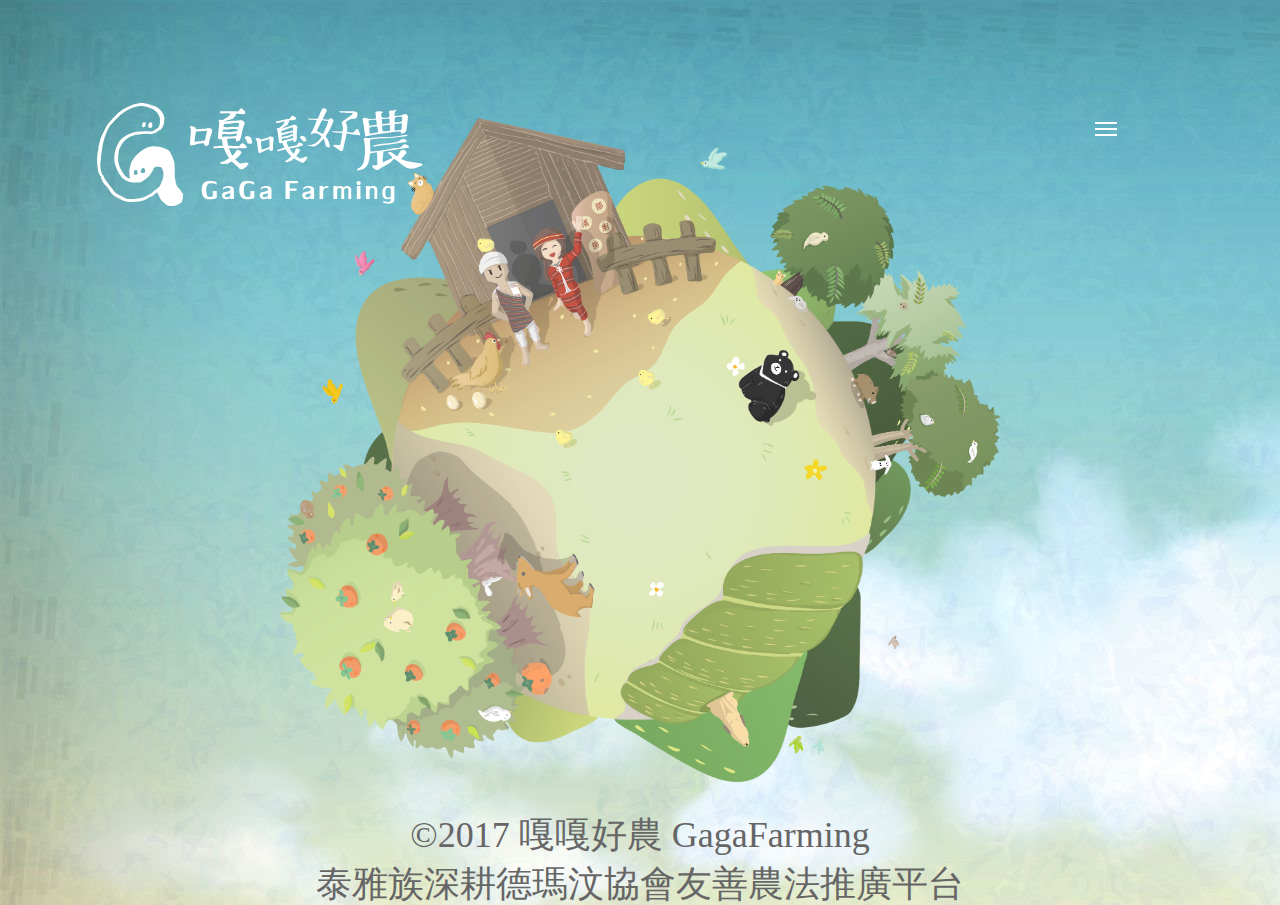
==== mobile/index.html @ 924ab94c "add mobile version home page" ====
<!--DOCTYPE html-->
<html>

	<head>
	    <meta charset="utf-8">
	    <meta name="googlebot" content="noarchive">
	    <meta name="keywords" content="嘎嘎好農,gagafarming,gaga,泰雅族,達觀部落,臺中科大,推廣設計,友善農法,深耕德瑪汶協會">
    	<title>嘎嘎好農 GaGaFarming | 泰雅族德瑪汶協會友善農法推廣</title>
	    <link rel="icon" href="favicon.ico" type="image/x-icon" />
	    <link href="../css/mobile.css" rel="stylesheet" charset="utf-8" />
	    <link href="../css/bootstrap.css" rel="stylesheet" charset="utf-8" />
	    <!-- justfont字體導入 -->
	    <link href='//fonts.googleapis.com/css?family=Asap:400' rel='stylesheet' type='text/css'>
	</head>

	<body>
		<div id="main">
			<!-- *****************************************************
	    	navbar
			***************************************************** -->
	        <div class="menubar">
        		<div class="logo">
	                <a href="index.html">
	                	<img class="img-responsive" src="../img/logo.svg" alt="logo">
	                </a>
            	</div>
        		<div class="menu menu_toggle">
        			<!-- <a class="menu_toggle" href="#"> -->
        				<img class="img-responsive" src="../img/menu.svg" alt="menu">
        			<!-- </a> -->
				</div>
            </div>
            <div id="section1">
            	<a href="#">
	            	<div></div>
            	</a>
            </div>
            <div class="footer">
	        	<h6>©2017 嘎嘎好農 GagaFarming</h6>
	        	<h6>泰雅族深耕德瑪汶協會友善農法推廣平台</h6>
	        </div>
		</div>
		<div id="menu_area">
			<ul>
				<li>
					<h5>首頁</h5>
					<h6>Home</h6>
				</li>
				<li>
					<h5>關於嘎嘎好農</h5>
					<h6>About Us</h6>	
				</li>
				<li>
					<h5>關於深耕德瑪汶</h5>
					<h6>Our Partner</h6>
				</li>
				<li>
					<h5>泰雅特色香料</h5>
					<h6>Tayal Spices</h6>
				</li>
				<li>
					<h5>友善農法</h5>
					<h6>Friendly Farming</h6>
				</li>
				<li>
					<h5>醜蔬果宣導</h5>
					<h6>Ugly Fruit</h6>
				</li>
				<li>
					<h5>德瑪汶日記</h5>
					<h6>Blog</h6>
				</li>
				<li>
					<h5>電腦版</h5>
					<h6>Back PC Version</h6>
				</li>
			</ul>
			<!-- *****************************************************
	    	link
	    	聯絡我們
			***************************************************** -->
			<div class="link">
				<div class="link_btn">
					<a class="link_btn_hover" href="http://facebook.com/gagafarming" target="_blank">
						<img class="img-responsive" src="../img/mobile/icon_m_fb.svg" alt="facebook">
					</a>
					<a class="link_btn_hover" href="https://www.behance.net/gallery/51323755/Gaga-Farming-" target="_blank">
						<img class="img-responsive" src="../img/mobile/icon_m_be.svg" alt="behance">
					</a>
					<a class="link_btn_hover" href="http://github.com/FaySie/006_design_GagaAnimate"  target="_blank">
						<img class="img-responsive" src="../img/mobile/icon_m_git.svg" alt="github">
					</a>	
				</div>
			</div>
		</div>
		<!-- *****************************************************
	    script
		***************************************************** -->
	    <script src="https://code.jquery.com/jquery-3.1.1.min.js"></script>
	    <!-- <script src="js/script.js"></script> -->
	    <script src="../js/bootstrap.js"></script>
	    <script src="../js/mobile.js"></script>

		<!-- justfont字體導入 -->
	    <script type="text/javascript">
	    	var _jf = _jf || [];_jf.push(['p','48983']);_jf.push(['_setFont','wt011','css','.wt011']);_jf.push(['_setFont','wt011','alias','wt011']);_jf.push(['_setFont','wt011','english','Asap']);_jf.push(['_setFont','wt011','weight',400]);(function(f,q,c,h,e,i,r,d){var k=f._jf;if(k.constructor===Object){return}var l,t=q.getElementsByTagName("html")[0],a=function(u){for(var v in k){if(k[v][0]==u){if(false===k[v][1].call(k)){break}}}},j=/\S+/g,o=/[\t\r\n\f]/g,b=/^[\s\uFEFF\xA0]+|[\s\uFEFF\xA0]+$/g,g="".trim,s=g&&!g.call("\uFEFF\xA0")?function(u){return u==null?"":g.call(u)}:function(u){return u==null?"":(u+"").replace(b,"")},m=function(y){var w,z,v,u,x=typeof y==="string"&&y;if(x){w=(y||"").match(j)||[];z=t[c]?(" "+t[c]+" ").replace(o," "):" ";if(z){u=0;while((v=w[u++])){if(z.indexOf(" "+v+" ")<0){z+=v+" "}}t[c]=s(z)}}},p=function(y){var w,z,v,u,x=arguments.length===0||typeof y==="string"&&y;if(x){w=(y||"").match(j)||[];z=t[c]?(" "+t[c]+" ").replace(o," "):"";if(z){u=0;while((v=w[u++])){while(z.indexOf(" "+v+" ")>=0){z=z.replace(" "+v+" "," ")}}t[c]=y?s(z):""}}},n;k.push(["_eventActived",function(){p(h);m(e)}]);k.push(["_eventInactived",function(){p(h);m(i)}]);k.addScript=n=function(u,A,w,C,E,B){E=E||function(){};B=B||function(){};var x=q.createElement("script"),z=q.getElementsByTagName("script")[0],v,y=false,D=function(){x.src="";x.onerror=x.onload=x.onreadystatechange=null;x.parentNode.removeChild(x);x=null;a("_eventInactived");B()};if(C){v=setTimeout(function(){D()},C)}x.type=A||"text/javascript";x.async=w;x.onload=x.onreadystatechange=function(G,F){if(!y&&(!x.readyState||/loaded|complete/.test(x.readyState))){y=true;if(C){clearTimeout(v)}x.src="";x.onerror=x.onload=x.onreadystatechange=null;x.parentNode.removeChild(x);x=null;if(!F){setTimeout(function(){E()},200)}}};x.onerror=function(H,G,F){if(C){clearTimeout(v)}D();return true};x.src=u;z.parentNode.insertBefore(x,z)};a("_eventPreload");m(h);n(r,"text/javascript",false,3000)})(this,this.document,"className","jf-loading","jf-active","jf-inactive","//ds.justfont.com/js/stable/v/5.0.3/id/208981583575");
	    </script>
	</body>

</html>
---- css/mobile.css ----
/**************************************************
*
*   web color
*
*   white       : #fff
*   lightyellow : #FFFDE5
*   orange		: #FBB11D
*   green		: #BFC23D
*   red			: #E77876
*	brown		: #B8A880
*   dark brown  : #8e6828
*   blue		: #B0DEDB
*   dark gray   : #333
*
**************************************************/

/*
basic
*/

* {
	font-family: "wt011";
	font-weight: "400";
}

body {
	background: lightblue url(../img/bg.jpg);
}

#main {
	height: 100%;
	padding: 0;
}

body h4 {
	font-size: 48px;
}

body h5 {
	font-size: 42px;
}

body h6 {
	font-size: 36px;
}

/*******************************************************************
-------------------------------施工中-------------------------------
********************************************************************/

.bug {
	text-align: center;
	width: 100vw;
	height: 100vw;
}

.bug img {
	width: 50%;
}

/*******************************************************************
-------------------------------navbar-------------------------------
********************************************************************/

.menubar {
	z-index: 1;
	width: 100%;
	height: 6%;
	margin-top: 8%;
	margin-left: 7%;
	position: fixed;
	left: 0;
}

.logo,
.menu {
	display: inline-block;
	width: 42vw;
}

.menu {
	text-align: right;
	position: absolute;
	top: 50%;
	transform: translate(0,-50%);
}

.menu img {
	height: 40%;
	position: relative;
	right: -87%;
}

/*******************************************************************
------------------------------section1------------------------------
********************************************************************/

#section1 {
	width: 100%;
    height: 80%;
    position: relative;
    top: 10%;
}

#section1 div {
	width: 100%;
	height: 100%;
	background: url(../img/mobile/circle_m.png) center no-repeat;
	background-size: contain;
	animation-name: circle;
	animation-direction: alternate;
	animation-duration: 2s;
	animation-timing-function: linear;
	animation-iteration-count: infinite;
}

/*******************************************************************
------------------------------menu_area-----------------------------
********************************************************************/

#menu_area {
	display: none;
	position: absolute;
	left: 100%;
	top: 0;
	width: 50%;
	height: auto;
	background-color: #eee;
}

#menu_area h6 {
	color: #b48563;
}

#menu_area ul {
	padding-top: 15.5vh;
	padding-left: 17%;
	list-style-type: none;
}

#menu_area li {
	margin-bottom: 2.6vh;
}

.link {
	margin-top: 10vh;
}

.link_btn {
	margin-left: 16%;
	padding-bottom: 6vh;
}

.link_btn img {
	display: inline-block;
	width: 25%;
	margin-right: 7.5px;
}

/*******************************************************************
-------------------------------footer-------------------------------
********************************************************************/

.footer {
	color: #666;
	text-align: center;
	width: 100%;
	height: 6%;
	position: absolute;
	bottom: 4.5%;
}

/*******************************************************************
-------------------------------animate------------------------------
********************************************************************/

@keyframes circle {
	from {
		transform: translateY(0);
	}
	to {
		transform: translateY(5%);
	}
}

@keyframes menu {
	from {
		left: 100%;
	}
	to {
		left: 50%;
	}
}

#menu_area.menu_animate {
	display: block;
	left: 50%;
	animation-name: menu;
	animation-duration: .5s;
	animation-timing-function: linear;
}
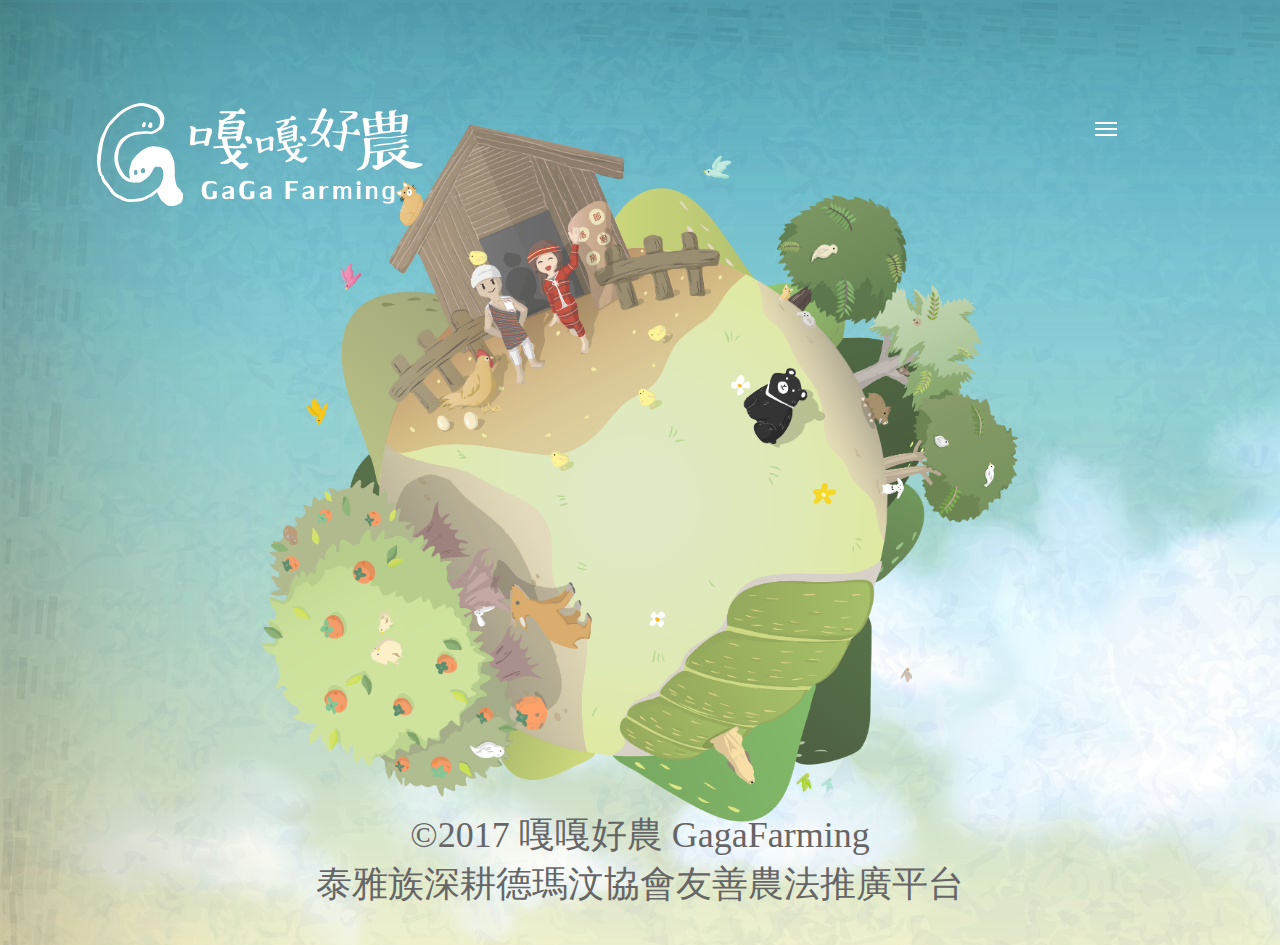
==== commit c1a2e134: "fix mobile flaticon link" ====
--- a/mobile/index.html
+++ b/mobile/index.html
@@ -6,7 +6,7 @@
 	    <meta name="googlebot" content="noarchive">
 	    <meta name="keywords" content="嘎嘎好農,gagafarming,gaga,泰雅族,達觀部落,臺中科大,推廣設計,友善農法,深耕德瑪汶協會">
     	<title>嘎嘎好農 GaGaFarming | 泰雅族德瑪汶協會友善農法推廣</title>
-	    <link rel="icon" href="favicon.ico" type="image/x-icon" />
+	    <link rel="icon" href="../favicon.ico" type="image/x-icon" />
 	    <link href="../css/mobile.css" rel="stylesheet" charset="utf-8" />
 	    <link href="../css/bootstrap.css" rel="stylesheet" charset="utf-8" />
 	    <!-- justfont字體導入 -->
@@ -14,7 +14,7 @@
 	</head>
 
 	<body>
-		<div id="main">
+		<div class="main">
 			<!-- *****************************************************
 	    	navbar
 			***************************************************** -->
@@ -25,9 +25,7 @@
 	                </a>
             	</div>
         		<div class="menu menu_toggle">
-        			<!-- <a class="menu_toggle" href="#"> -->
-        				<img class="img-responsive" src="../img/menu.svg" alt="menu">
-        			<!-- </a> -->
+        			<img class="img-responsive" src="../img/menu.svg" alt="menu">
 				</div>
             </div>
             <div id="section1">
@@ -40,39 +38,71 @@
 	        	<h6>泰雅族深耕德瑪汶協會友善農法推廣平台</h6>
 	        </div>
 		</div>
-		<div id="menu_area">
+		<div class="menu_area">
 			<ul>
 				<li>
-					<h5>首頁</h5>
-					<h6>Home</h6>
+					<a href="#">
+						<div class="menu_active">
+							<h5>首頁</h5>
+							<h6>Home</h6>
+						</div>
+					</a>
 				</li>
 				<li>
-					<h5>關於嘎嘎好農</h5>
-					<h6>About Us</h6>	
+					<a href="about_us.html">
+						<div>
+							<h5>關於嘎嘎好農</h5>
+							<h6>About Us</h6>	
+						</div>
+					</a>
 				</li>
 				<li>
-					<h5>關於深耕德瑪汶</h5>
-					<h6>Our Partner</h6>
+					<a href="about_partner.html">
+						<div>
+							<h5>關於深耕德瑪汶</h5>
+							<h6>Our Partner</h6>
+						</div>						
+					</a>
 				</li>
 				<li>
-					<h5>泰雅特色香料</h5>
-					<h6>Tayal Spices</h6>
+					<a href="spice.html">
+						<div>
+							<h5>泰雅特色香料</h5>
+							<h6>Tayal Spices</h6>	
+						</div>					
+					</a>
 				</li>
 				<li>
-					<h5>友善農法</h5>
-					<h6>Friendly Farming</h6>
+					<a href="farming.html">
+						<div>
+							<h5>友善農法</h5>
+							<h6>Friendly Farming</h6>
+						</div>						
+					</a>
 				</li>
 				<li>
-					<h5>醜蔬果宣導</h5>
-					<h6>Ugly Fruit</h6>
+					<a href="fruit.html">
+						<div>
+							<h5>醜蔬果宣導</h5>
+							<h6>Ugly Fruit</h6>
+						</div>
+					</a>					
 				</li>
 				<li>
-					<h5>德瑪汶日記</h5>
-					<h6>Blog</h6>
+					<a href="http://fay.lyrasoft.net/daanriver">
+						<div>
+							<h5>德瑪汶日記</h5>
+							<h6>Blog</h6>
+						</div>
+					</a>					
 				</li>
 				<li>
-					<h5>電腦版</h5>
-					<h6>Back PC Version</h6>
+					<a href="http://fay.lyrasoft.net/gagafarming">
+						<div>
+							<h5>電腦版</h5>
+							<h6>Back PC Version</h6>	
+						</div>	
+					</a>
 				</li>
 			</ul>
 			<!-- *****************************************************
--- a/css/mobile.css
+++ b/css/mobile.css
@@ -27,9 +27,18 @@
 	background: lightblue url(../img/bg.jpg);
 }
 
-#main {
-	height: 100%;
+.main {
+	height: 105%;
 	padding: 0;
+}
+
+.main2 {
+	padding: 0 30px;
+	background: #fff url(../img/bg2.jpg);
+}
+
+body h3 {
+	font-size: 52px;
 }
 
 body h4 {
@@ -40,7 +49,8 @@
 	font-size: 42px;
 }
 
-body h6 {
+body h6,
+span {
 	font-size: 36px;
 }
 
@@ -89,6 +99,65 @@
 	height: 40%;
 	position: relative;
 	right: -87%;
+}
+
+/****************************************
+----------------menu_area---------------
+*****************************************/
+
+.menu_area {
+	display: none;
+	position: fixed;
+	left: 100%;
+	top: 0;
+	width: 50%;
+	height: auto;
+	background-color: #eee;
+}
+
+.menu_area a:visited,
+.menu_area a:hover,
+.menu_area a:active {
+	text-decoration: none;
+}
+
+.menu_area h5 {
+	color: #000;
+}
+
+.menu_area h6 {
+	color: #b48563;
+}
+
+.menu_area ul {
+	padding-top: 15.5vh;
+	padding-left: 17%;
+	list-style-type: none;
+}
+
+.menu_area li {
+	margin-bottom: 2.6vh;
+}
+
+.link {
+	margin-top: 10vh;
+}
+
+.link_btn {
+	margin-left: 16%;
+	padding-bottom: 6vh;
+}
+
+.link_btn img {
+	display: inline-block;
+	width: 25%;
+	margin-right: 7.5px;
+}
+
+/*所在頁面標示*/
+.menu_area div.menu_active {
+	padding-left: 15px;
+	border-left: 10px solid #FBB11D;
 }
 
 /*******************************************************************
@@ -114,52 +183,9 @@
 	animation-iteration-count: infinite;
 }
 
-/*******************************************************************
-------------------------------menu_area-----------------------------
-********************************************************************/
-
-#menu_area {
-	display: none;
-	position: absolute;
-	left: 100%;
-	top: 0;
-	width: 50%;
-	height: auto;
-	background-color: #eee;
-}
-
-#menu_area h6 {
-	color: #b48563;
-}
-
-#menu_area ul {
-	padding-top: 15.5vh;
-	padding-left: 17%;
-	list-style-type: none;
-}
-
-#menu_area li {
-	margin-bottom: 2.6vh;
-}
-
-.link {
-	margin-top: 10vh;
-}
-
-.link_btn {
-	margin-left: 16%;
-	padding-bottom: 6vh;
-}
-
-.link_btn img {
-	display: inline-block;
-	width: 25%;
-	margin-right: 7.5px;
-}
-
-/*******************************************************************
--------------------------------footer-------------------------------
-********************************************************************/
+/****************************************
+------------------footer-----------------
+*****************************************/
 
 .footer {
 	color: #666;
@@ -170,9 +196,18 @@
 	bottom: 4.5%;
 }
 
-/*******************************************************************
--------------------------------animate------------------------------
-********************************************************************/
+.footer2 {
+	color: #666;
+	text-align: center;
+	width: 100%;
+	height: 6%;
+	margin-top: 4vh;
+	padding-bottom: 9vh;
+}
+
+/****************************************
+------------------animate----------------
+*****************************************/
 
 @keyframes circle {
 	from {
@@ -192,7 +227,7 @@
 	}
 }
 
-#menu_area.menu_animate {
+.menu_area.menu_animate {
 	display: block;
 	left: 50%;
 	animation-name: menu;
@@ -200,4 +235,177 @@
 	animation-timing-function: linear;
 }
 
-
+/*******************************************************************
+------------------------------section2------------------------------
+********************************************************************/
+
+#section2 {
+	padding-top: 13.5vh;
+	text-align: center;
+}
+
+/****************************************
+----------what's the gaga farming--------
+*****************************************/
+
+.sec2_pic1 {
+	width: 100%;
+	height: 37%;
+	background: url(../img/section2/team_photo.png) no-repeat;
+	background-size: contain;
+}
+
+.team_info {
+	width: 100%;
+	color: #8e6828;
+}
+
+.team_info_middle {
+	width: 68%;
+	padding-top: 3vh;
+	margin: 0 auto;
+}
+
+.team_line {
+	width: 100px;
+	height: 4px;
+	border: 4px dotted #FBB11D;
+	margin: 0 auto;
+}
+
+.team_info h6 {
+	margin-bottom: 3vh;
+}
+
+.team_info h5 {
+	margin-top: 3vh;
+	text-align: left;
+	line-height: 1.5;
+	color: #000;
+}
+
+/****************************************
+---------------team members-------------
+*****************************************/
+
+.member_info {
+	color: #8e6828;
+	padding-top: 3vh;
+}
+
+.member_info h6 {
+	margin-bottom: 3vh;
+}
+
+.member h6 {
+	margin-bottom: 0;
+}
+
+.member h5 {
+	color: #000;
+}
+
+.member {
+	width: 100%;
+	height: 100%;
+}
+
+.member1_img,
+.member2_img,
+.member3_img,
+.member4_img {
+	width: 100%;
+	height: 37%;
+}
+
+.member1_img {
+	background: url(../img/section2/member1-1.png) no-repeat;
+}
+
+.member2_img {
+	background: url(../img/section2/member2-1.png) no-repeat;
+}
+
+.member3_img {
+	background: url(../img/section2/member3-1.png) no-repeat;
+}
+
+.member4_img {
+	background: url(../img/section2/member4-1.png) no-repeat;
+}
+
+/****************************************
+----------------exhibition--------------
+*****************************************/
+
+.ex_info {
+	color: #8e6828;
+}
+
+.ex_info h6 {
+	margin-bottom: 3vh;
+}
+
+.timeline {
+	margin-top: 3vh;	
+}
+
+.timeline img {
+	width: 52%;
+}
+
+/****************************************
+-------------------thanks----------------
+*****************************************/
+
+.thx_info {
+	color: #8e6828;
+	padding-top: 3vh;
+}
+
+.thx_info h6 {
+	margin-bottom: 3vh;
+}
+
+.thx_text {
+	width: 69%;
+	color: #000;
+	line-height: 1.5;
+	padding-top: 3vh;
+	text-align: left;
+	margin: 0 auto;
+}
+
+.thx_area {
+	width: 75%;
+	margin: 0 auto;
+}
+
+.thx_title {
+	color: #000;
+	margin: 3vh 0;
+	padding: 6px 0;
+}
+
+.thx_nutc {
+	background-color: #fbb11d;
+}
+
+.thx_mountain {
+	background-color: #b0dedb;
+}
+
+.thx_daanriver {
+	background-color: #e77876;
+}
+
+.thx_other {
+	background-color: #bfc23d;
+}
+
+.thx_name span {
+	display: inline-block;
+	background-color: #ddd;
+	padding: 10px 15px;
+	margin: 0 7px 20px;
+}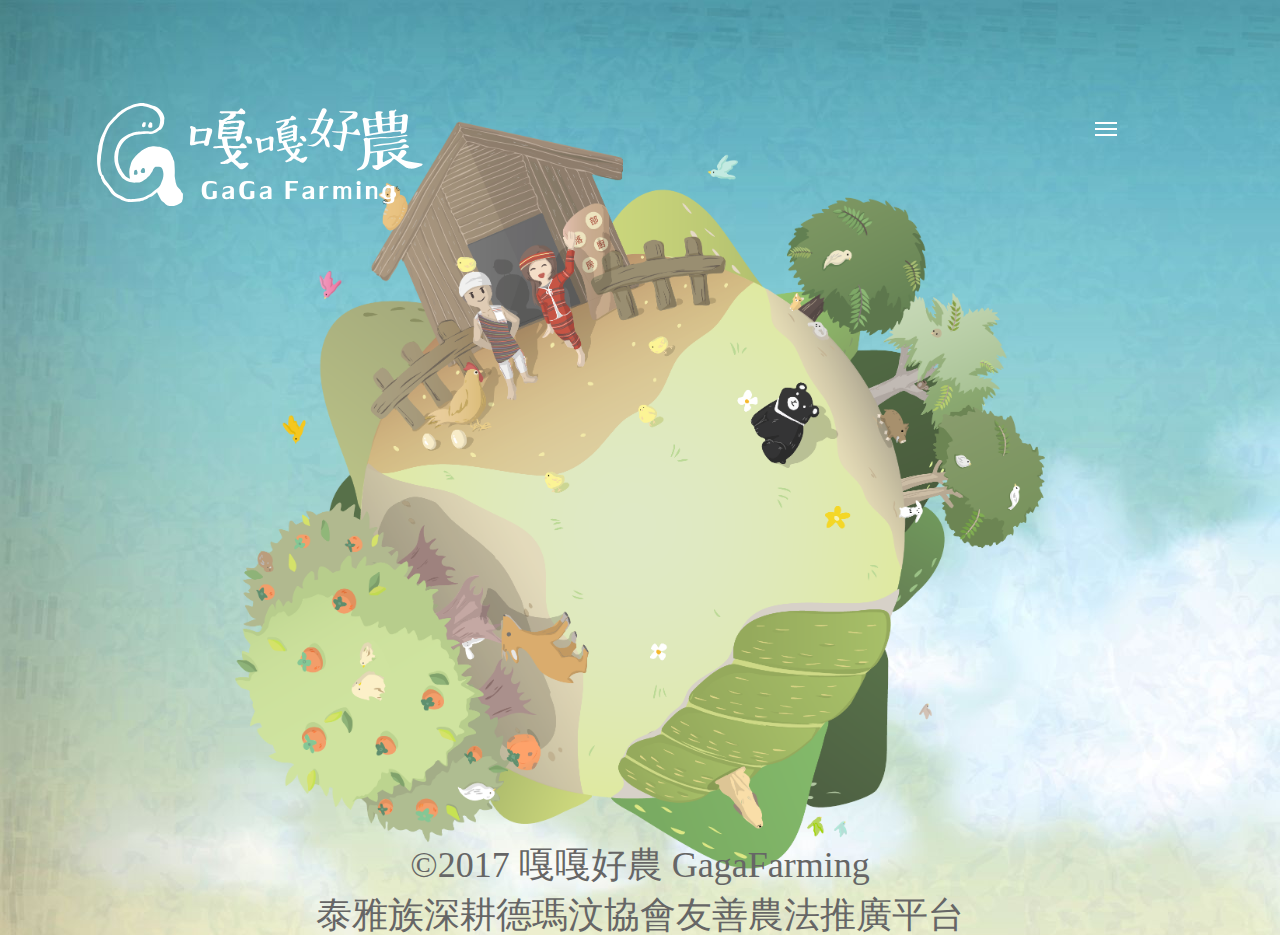
==== commit a355a00f: "修正section1手機板選單列下方被裁斷異常" ====
--- a/mobile/index.html
+++ b/mobile/index.html
@@ -127,7 +127,6 @@
 	    script
 		***************************************************** -->
 	    <script src="https://code.jquery.com/jquery-3.1.1.min.js"></script>
-	    <!-- <script src="js/script.js"></script> -->
 	    <script src="../js/bootstrap.js"></script>
 	    <script src="../js/mobile.js"></script>
 
--- a/css/mobile.css
+++ b/css/mobile.css
@@ -24,11 +24,10 @@
 }
 
 body {
-	background: lightblue url(../img/bg.jpg);
+	background: lightblue url(../img/bg.jpg) no-repeat;
 }
 
 .main {
-	height: 105%;
 	padding: 0;
 }
 
@@ -73,7 +72,7 @@
 ********************************************************************/
 
 .menubar {
-	z-index: 1;
+	z-index: 3;
 	width: 100%;
 	height: 6%;
 	margin-top: 8%;
@@ -106,6 +105,7 @@
 *****************************************/
 
 .menu_area {
+	z-index: 2;
 	display: none;
 	position: fixed;
 	left: 100%;
@@ -166,9 +166,9 @@
 
 #section1 {
 	width: 100%;
-    height: 80%;
+    height: 90%;
     position: relative;
-    top: 10%;
+    top: 10vh;
 }
 
 #section1 div {
@@ -192,17 +192,10 @@
 	text-align: center;
 	width: 100%;
 	height: 6%;
-	position: absolute;
-	bottom: 4.5%;
-}
-
-.footer2 {
-	color: #666;
-	text-align: center;
-	width: 100%;
-	height: 6%;
 	margin-top: 4vh;
 	padding-bottom: 9vh;
+	position: relative;
+	z-index: 1;
 }
 
 /****************************************
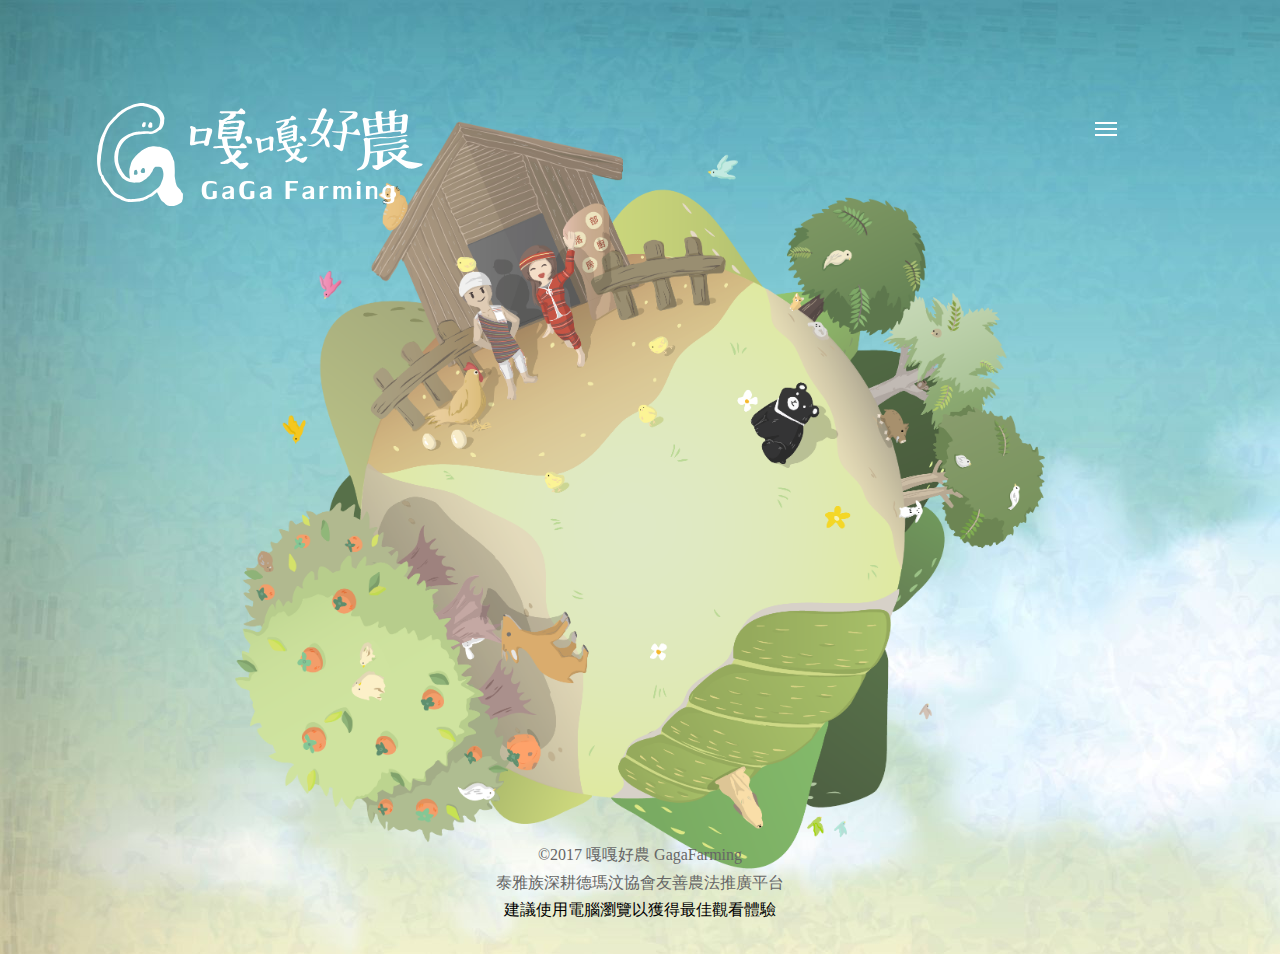
==== commit 59d1c5ee: "在footer加入電腦版瀏覽建議 & 修正電腦開啟手機版網頁選單顯示異常" ====
--- a/mobile/index.html
+++ b/mobile/index.html
@@ -36,6 +36,7 @@
             <div class="footer">
 	        	<h6>©2017 嘎嘎好農 GagaFarming</h6>
 	        	<h6>泰雅族深耕德瑪汶協會友善農法推廣平台</h6>
+	        	<h6>建議使用電腦瀏覽以獲得最佳觀看體驗</h6>
 	        </div>
 		</div>
 		<div class="menu_area">
--- a/css/mobile.css
+++ b/css/mobile.css
@@ -193,9 +193,13 @@
 	width: 100%;
 	height: 6%;
 	margin-top: 4vh;
-	padding-bottom: 9vh;
+	padding-bottom: 12vh;
 	position: relative;
 	z-index: 1;
+}
+
+.footer h6:last-child {
+	color: #000;
 }
 
 /****************************************
@@ -401,4 +405,91 @@
 	background-color: #ddd;
 	padding: 10px 15px;
 	margin: 0 7px 20px;
-}+}
+
+/*******************************************************************
+------------------------------section3------------------------------
+********************************************************************/
+
+#section3 {
+	width: 100%;
+    position: relative;
+    top: 10vh;
+}
+
+.sec3_readmore {
+	width: 33vw;
+	height: 33vw;
+	background: url(../img/mobile/text.svg) no-repeat;
+	background-size: contain;
+	position: absolute;
+	top: 2%;
+	right: 10%;
+}
+
+.sec3_cover {
+	width: 100%;
+	height: 59%;
+	background: url(../img/mobile/circle_m_daanriver.png) top no-repeat;
+}
+
+.sec3_bg {
+	display: inline-block;
+	width: 100%;
+	background: linear-gradient(#ccaf83,#fefce7);
+	position: relative;
+}
+
+.sec3_text {
+	width: 100%;
+	padding: 0 12vw 0;
+}
+
+#section3 h4 {
+	font-size: 46px;
+	font-family: PingFangTC;
+	font-weight: bold;
+	margin-bottom: 4vh;
+}
+
+#section3 h5 {
+	line-height: 1.5;
+}
+
+.sec3_info,
+.sec3_1 img,
+.sec3_3 img {
+	width: 100%;
+}
+
+.sec3_2 {
+	width: 100%;
+	height: 65%;
+	overflow: scroll;
+}
+
+.sec3_2 img {
+	height: 100%;
+}
+
+/*平板以上裝置*/
+@media (min-device-width: 768px) and (max-device-width: 1279px) {
+	.sec3_cover {
+		width: 100%;
+		height: 77%;
+		background: url(../img/mobile/circle_m_daanriver.png) top no-repeat;
+	}
+}
+
+/*電腦以上裝置*/
+@media (min-device-width: 1280px) {
+	body h5 {
+		font-size: 22px;
+	}
+
+	body h6,
+	span {
+		font-size: 16px;
+	}
+}
+
